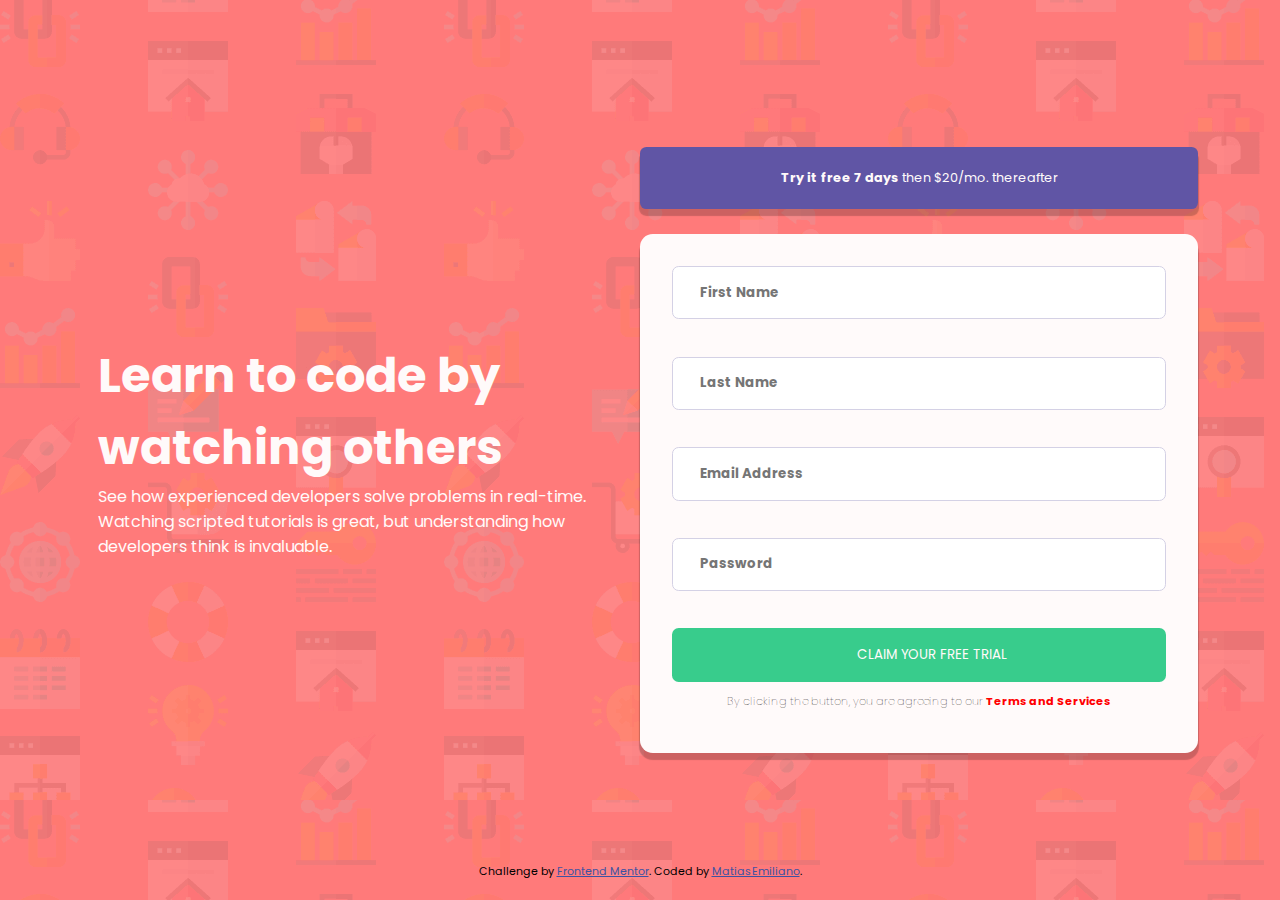
==== index.html @ ba90c3e5 "Add files via upload" ====
<!DOCTYPE html>
<html lang="en">

<head>
  <meta charset="UTF-8">
  <meta name="viewport" content="width=device-width, initial-scale=1.0">
  <link rel="preconnect" href="https://fonts.googleapis.com">
  <link rel="preconnect" href="https://fonts.gstatic.com" crossorigin>
  <link href="https://fonts.googleapis.com/css2?family=Poppins:wght@400;500;600;700&display=swap" rel="stylesheet">
  <link rel="stylesheet" href="css/estilos.css">
  <link rel="icon" type="image/png" sizes="32x32" href="./images/favicon-32x32.png">
  <title>Frontend Mentor | Intro component with sign up form</title>
</head>

<body>
  <main>

    <div id="containerFirst">
      <h1>Learn to code by watching others</h1>
      <p>See how experienced developers solve problems in real-time. Watching scripted tutorials is great, but
        understanding how developers think is invaluable.</p>
    </div>


    <div id="containerSecond">
      <h2><b>Try it free 7 days</b> then $20/mo. thereafter</h2>
      <form action="" onsubmit="return validateForm()">
        <input type="text" placeholder="First Name"><br>
        <h3 class="errval">First name cannot be empty</h3>
        <input type="text" placeholder="Last Name"><br>
        <h3 class="errval">Last name cannot be empty</h3>
        <input type="text" placeholder="Email Address"><br>
        <h3 class="errval">Looks like this is not a mail</h3>
        <input type="text" placeholder="Password"><br>
        <h3 class="errval">Password cannot be empty</h3>
        <input type="submit" value="Claim your free trial"><br>
        <p>By clicking the button, you are agreeing to our <a>Terms and Services</a></p>
      </form>
    </div>

  </main>


  <footer>
    <p class="attribution">
      Challenge by <a href="https://www.frontendmentor.io?ref=challenge" target="_blank">Frontend Mentor</a>.
      Coded by <a href="https://github.com/MatiasEmiliano">MatiasEmiliano</a>.
    </p>
  </footer>

  <script>
    var campos = document.getElementsByTagName("input");
    var errtext = document.getElementsByClassName("errval");


    function validateForm() {
      let j = 0;
      for (let i = 0; i < campos.length - 1; i++) {

        if (campos[i].value == '' || campos[i].value == ' ') {
          j++
          errtext[i].style.visibility = 'Visible'
          campos[i].style.border = '2px solid red'
          campos[i].style.backgroundImage = 'url(../images/icon-error.svg)'
        } else {
          errtext[i].style.visibility = 'Hidden'
          campos[i].style.border = 'Initial'
          campos[i].style.backgroundImage = 'none'
        }

        if (i == 2){
          if (campos[2].value.includes('@') == false) {
            j++
            errtext[2].style.visibility = 'Visible'
            campos[2].style.border = '2px solid red'
            campos[2].style.backgroundImage = 'url(../images/icon-error.svg)'
          }
        }

      }

      if (j == 0) {
        return true
      }
      else {
        return false
      }
    }
  </script>



</body>

</html>
---- css/estilos.css ----
*{
    margin: 0;
    padding: 0;
    box-sizing: border-box;
    font-family: 'Poppins', sans-serif;
}


body{
    width: 100vw;
    height: 100vh;
    display: flex;
    flex-direction: column;
    justify-content: center;
    align-items: center;
    background-image: url('../images/bg-intro-desktop.png');
    background-color: hsl(0, 100%, 74%);
    position: relative;
    min-height: 730px;
}

main{
    display: flex;
    justify-content: center;
    align-items: center;
    max-width: 1116px;
    width: 90%;
    flex-wrap: wrap;
}

div{
    display: flex;
    flex-direction: column;
    justify-content: center;
    align-items: center;
    width: 50%;
    min-width:300px;
}

#containerFirst{
    color:snow;
    padding: 1em;
}

#containerFirst h1{
    font-size: 3em;
    font-weight: 700;
}

#containerFirst p{
    font-weight: 400;
}

#containerSecond h2{
    background-color: hsl(248, 32%, 49%);
    width: 100%;
    border-radius: 0.5em;
    color: snow;
    text-align: center;
    padding: 1.7em 0;
    font-size: 0.8em;
    font-weight: 400;
    box-shadow: teal;
    margin-bottom: 2em;
    box-shadow: 0px 6px 1px 1px rgba(0,0,0,0.2);
}

#containerSecond form{
    width: 100%;
    background-color: snow;
    padding: 2em;
    border-radius: 0.8em;
    box-shadow: 0px 6px 1px 1px rgba(0,0,0,0.2);
}

#containerSecond input{
    width: 100%;
    height: 4em;
    padding-inline-start: 2em;
    border-radius: 0.5em;
    border: 1px solid hsl(249, 28%, 86%);
    color: hsl(249, 13%, 70%);
    font-weight: bold;
    background-repeat: no-repeat;
    background-position-x: 95%;
    background-position-y: center;
}

#containerSecond p{
    width: 100%;
    font-size: 0.7em;
    font-weight: lighter;
    text-align: center;
    padding: 1em 0;
}

#containerSecond form input:last-of-type{
    background-color: hsl(154, 59%, 51%);
    color: snow;
    border: none;
    text-transform: uppercase;
    font-weight: normal;
    cursor: pointer;
}

#containerSecond p a{
    color: red;
    font-weight: bold;
    text-align: center;
    width: 100%;
}

footer{
    position: absolute;
    bottom: 20px; 
}

.errval{
    visibility:hidden;
    font-weight: 400;
    font-style: italic;
    color: red;
    font-size: 0.75em;
    text-align: end;
    margin: 0.8em 0;
}

.attribution {
    font-size: 11px;
    text-align: center;
  }

  .attribution a {
    color: hsl(228, 45%, 44%);
  }


@media screen and (max-width:666px){
   
    body{
        width:100%;
        justify-content: flex-start;
        padding-bottom: 3.5em;
        height: auto;
        min-width: 350px;
        overflow: auto;
    }

    div{
        width:95%;
    }

    #containerFirst{
        padding: 4em 1em;
    }

    #containerFirst h1{
        text-align: center;
        font-size:2em ;
    }

    #containerFirst p{
        text-align: center;
    }

    #containerSecond h2{
        padding: 1.5em 2em;
    }

    footer{
        position:initial;
        margin: 1em;
    }




}
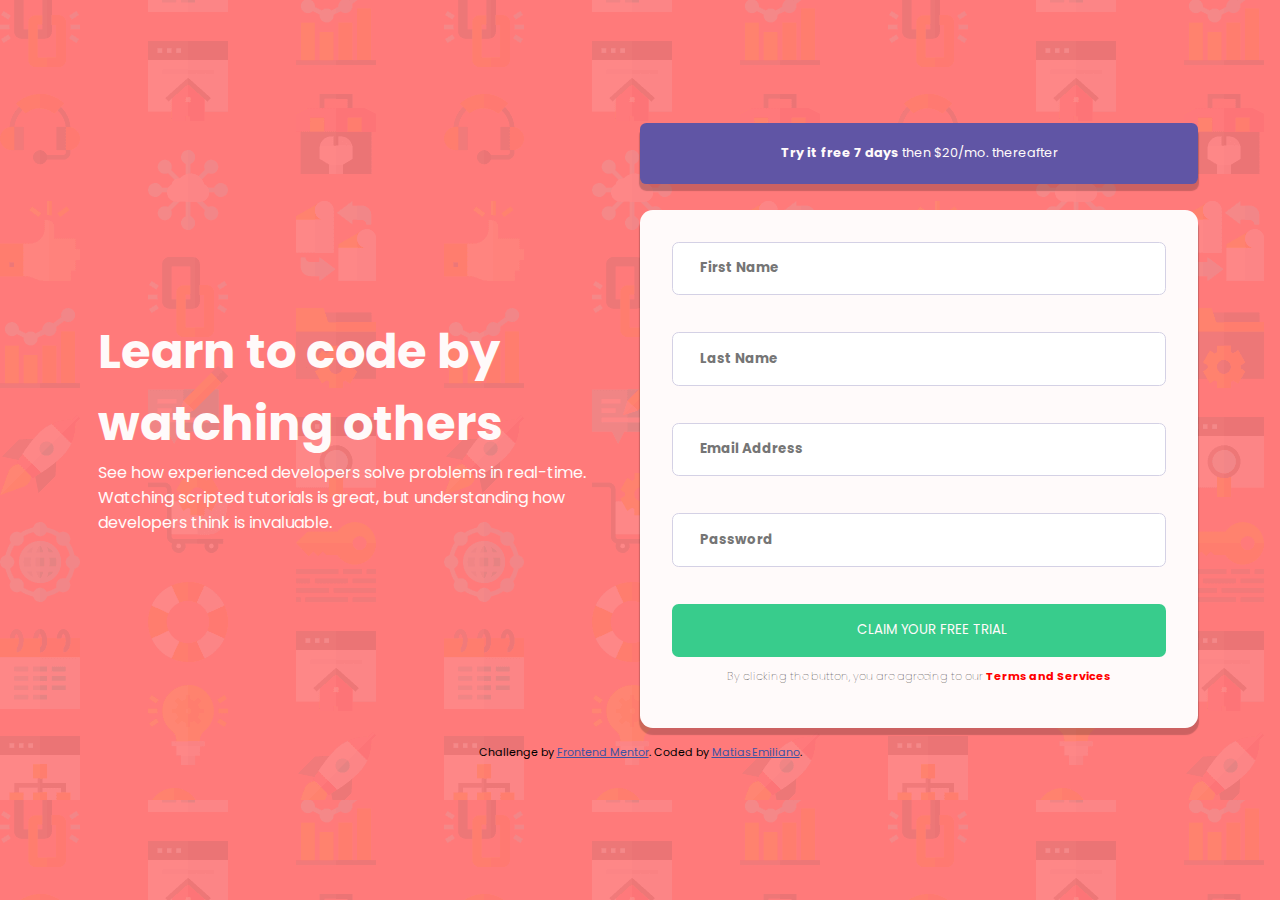
==== commit 8f0782e6: "Add files via upload" ====
--- a/index.html
+++ b/index.html
@@ -15,25 +15,42 @@
 <body>
   <main>
 
-    <div id="containerFirst">
+    <div class="container First">
       <h1>Learn to code by watching others</h1>
       <p>See how experienced developers solve problems in real-time. Watching scripted tutorials is great, but
         understanding how developers think is invaluable.</p>
     </div>
 
 
-    <div id="containerSecond">
+    <div class="container Second" method="get">
       <h2><b>Try it free 7 days</b> then $20/mo. thereafter</h2>
-      <form action="" onsubmit="return validateForm()">
-        <input type="text" placeholder="First Name"><br>
+
+      <form action="procesar.php">
+        <div class="inputContainer">
+          <input type="text" name="name" placeholder="First Name"><img class="iconWrong" src="images/icon-error.svg"
+            alt=""><br>
+        </div>
         <h3 class="errval">First name cannot be empty</h3>
-        <input type="text" placeholder="Last Name"><br>
+
+        <div class="inputContainer">
+          <input type="text" name="surname" placeholder="Last Name"><img class="iconWrong" src="images/icon-error.svg"
+            alt=""><br>
+        </div>
         <h3 class="errval">Last name cannot be empty</h3>
-        <input type="text" placeholder="Email Address"><br>
+
+        <div class="inputContainer">
+          <input type="text" name="email" placeholder="Email Address"><img class="iconWrong" src="images/icon-error.svg"
+            alt=""><br>
+        </div>
         <h3 class="errval">Looks like this is not a mail</h3>
-        <input type="text" placeholder="Password"><br>
+
+        <div class="inputContainer">
+          <input type="text" name="password" placeholder="Password"><img class="iconWrong" src="images/icon-error.svg"
+            alt=""><br>
+        </div>
         <h3 class="errval">Password cannot be empty</h3>
-        <input type="submit" value="Claim your free trial"><br>
+
+        <input class="button" type="submit" value="Claim your free trial"><br>
         <p>By clicking the button, you are agreeing to our <a>Terms and Services</a></p>
       </form>
     </div>
@@ -49,43 +66,115 @@
   </footer>
 
   <script>
-    var campos = document.getElementsByTagName("input");
-    var errtext = document.getElementsByClassName("errval");
 
+    const expresiones = {
+      name: /^[a-zA-ZÀ-ÿ\s]{1,40}$/,      // Letras y espacios, pueden llevar acentos.
+      surname: /^[a-zA-ZÀ-ÿ\s]{1,40}$/,   // Letras y espacios, pueden llevar acentos.
+      password: /^.{4,12}$/,              // 4 a 12 digitos.
+      email: /^[a-zA-Z0-9_.+-]+@[a-zA-Z0-9-]+\.[a-zA-Z0-9-.]+$/,
+    }
 
-    function validateForm() {
-      let j = 0;
-      for (let i = 0; i < campos.length - 1; i++) {
+    const formInputs = document.getElementsByTagName("input")    
+    const errorLabels = document.getElementsByClassName("errval")
+    const iconWrong = document.getElementsByClassName("iconWrong")
+    const campos = []
 
-        if (campos[i].value == '' || campos[i].value == ' ') {
-          j++
-          errtext[i].style.visibility = 'Visible'
-          campos[i].style.border = '2px solid red'
-          campos[i].style.backgroundImage = 'url(../images/icon-error.svg)'
+    /*-- Validacion al tocar el boton --*/
+    
+    document.getElementsByTagName("form")[0].addEventListener("submit", function (e) {
+      
+      if (campos[0] && campos[1] && campos[2] && campos[3]) {
+      } else {
+
+        if (expresiones.name.test(formInputs[0].value)) {
+          msjOk(0)
         } else {
-          errtext[i].style.visibility = 'Hidden'
-          campos[i].style.border = 'Initial'
-          campos[i].style.backgroundImage = 'none'
+          msjWrong(0)
+        }
+        if (expresiones.surname.test(formInputs[1].value)) {
+          msjOk(1)
+        } else {
+          msjWrong(1)
+        }
+        if (expresiones.email.test(formInputs[2].value)) {
+          msjOk(2)
+        } else {
+          msjWrong(2)
+        }
+        if (expresiones.password.test(formInputs[3].value)) {
+          msjOk(3)
+        } else {
+          msjWrong(3)
         }
 
-        if (i == 2){
-          if (campos[2].value.includes('@') == false) {
-            j++
-            errtext[2].style.visibility = 'Visible'
-            campos[2].style.border = '2px solid red'
-            campos[2].style.backgroundImage = 'url(../images/icon-error.svg)'
+        e.preventDefault()
+      }
+    })
+
+/* msOk: carga estilos cuando es validado ok el campo, idem msWrong*/
+
+    function msjOk(num) {
+      formInputs[num].style.border = "3px solid lime"
+      formInputs[num].style.color = "green"
+      errorLabels[num].style.visibility = "hidden"
+      iconWrong[num].style.visibility = "hidden"
+      campos[num] = true
+    }
+
+    function msjWrong(num) {
+      formInputs[num].style.border = "3px solid red"
+      formInputs[num].style.color = "brown"
+      errorLabels[num].style.visibility = "visible"
+      iconWrong[num].style.visibility = "visible"
+      campos[num] = false
+    }
+
+/*Agrega eventos al escribir y cambiar el foco a una input*/
+
+    for (let i = 0; i < formInputs.length - 1; i++) {
+      formInputs[i].addEventListener("blur", validarForm)
+      formInputs[i], addEventListener("keyup", validarForm)
+    }
+
+/*Identifica el evento y ejecuta el msj Ok o msjWrong segun corresponda */
+
+    function validarForm(e) {
+      switch (e.target.name) {
+        case "name":
+          if (expresiones.name.test(e.target.value)) {
+            msjOk(0)
+          } else {
+            msjWrong(0)
           }
-        }
+          break
 
+        case "surname":
+          if (expresiones.surname.test(e.target.value)) {
+            msjOk(1)
+          } else {
+            msjWrong(1)
+          }
+          break
+
+        case "email":
+          if (expresiones.email.test(e.target.value)) {
+            msjOk(2)
+          } else {
+            msjWrong(2)
+          }
+          break
+
+        case "password":
+          if (expresiones.password.test(e.target.value)) {
+            msjOk(3)
+          } else {
+            msjWrong(3)
+          }
+          break
       }
 
-      if (j == 0) {
-        return true
-      }
-      else {
-        return false
-      }
     }
+
   </script>
 
 
--- a/css/estilos.css
+++ b/css/estilos.css
@@ -7,8 +7,7 @@
 
 
 body{
-    width: 100vw;
-    height: 100vh;
+    min-height:100vh;
     display: flex;
     flex-direction: column;
     justify-content: center;
@@ -16,7 +15,6 @@
     background-image: url('../images/bg-intro-desktop.png');
     background-color: hsl(0, 100%, 74%);
     position: relative;
-    min-height: 730px;
 }
 
 main{
@@ -28,7 +26,7 @@
     flex-wrap: wrap;
 }
 
-div{
+.container{
     display: flex;
     flex-direction: column;
     justify-content: center;
@@ -37,21 +35,21 @@
     min-width:300px;
 }
 
-#containerFirst{
+.First{
     color:snow;
     padding: 1em;
 }
 
-#containerFirst h1{
+.First h1{
     font-size: 3em;
     font-weight: 700;
 }
 
-#containerFirst p{
+.First p{
     font-weight: 400;
 }
 
-#containerSecond h2{
+.Second h2{
     background-color: hsl(248, 32%, 49%);
     width: 100%;
     border-radius: 0.5em;
@@ -65,7 +63,7 @@
     box-shadow: 0px 6px 1px 1px rgba(0,0,0,0.2);
 }
 
-#containerSecond form{
+.Second form{
     width: 100%;
     background-color: snow;
     padding: 2em;
@@ -73,7 +71,8 @@
     box-shadow: 0px 6px 1px 1px rgba(0,0,0,0.2);
 }
 
-#containerSecond input{
+
+.Second input{
     width: 100%;
     height: 4em;
     padding-inline-start: 2em;
@@ -81,12 +80,14 @@
     border: 1px solid hsl(249, 28%, 86%);
     color: hsl(249, 13%, 70%);
     font-weight: bold;
-    background-repeat: no-repeat;
-    background-position-x: 95%;
-    background-position-y: center;
+    outline: none;
 }
 
-#containerSecond p{
+.Second input:focus{
+   border: black 2px solid;
+}
+
+.Second p{
     width: 100%;
     font-size: 0.7em;
     font-weight: lighter;
@@ -94,7 +95,18 @@
     padding: 1em 0;
 }
 
-#containerSecond form input:last-of-type{
+.inputContainer{
+    position: relative;
+}
+
+.iconWrong{
+    position: absolute;
+    right:10px;
+    top: 15px;
+    visibility: hidden;
+}
+
+.Second .button {
     background-color: hsl(154, 59%, 51%);
     color: snow;
     border: none;
@@ -103,7 +115,7 @@
     cursor: pointer;
 }
 
-#containerSecond p a{
+.Second p a{
     color: red;
     font-weight: bold;
     text-align: center;
@@ -111,8 +123,7 @@
 }
 
 footer{
-    position: absolute;
-    bottom: 20px; 
+    margin: 1em;
 }
 
 .errval{
@@ -130,7 +141,7 @@
     text-align: center;
   }
 
-  .attribution a {
+.attribution a {
     color: hsl(228, 45%, 44%);
   }
 
@@ -138,39 +149,33 @@
 @media screen and (max-width:666px){
    
     body{
-        width:100%;
         justify-content: flex-start;
         padding-bottom: 3.5em;
-        height: auto;
         min-width: 350px;
-        overflow: auto;
     }
 
-    div{
+    .container{
         width:95%;
     }
 
-    #containerFirst{
+    .First{
         padding: 4em 1em;
     }
 
-    #containerFirst h1{
+    .First h1{
         text-align: center;
         font-size:2em ;
     }
 
-    #containerFirst p{
+    .First p{
         text-align: center;
     }
 
-    #containerSecond h2{
+    .Second h2{
         padding: 1.5em 2em;
     }
 
-    footer{
-        position:initial;
-        margin: 1em;
-    }
+    
 
 
 
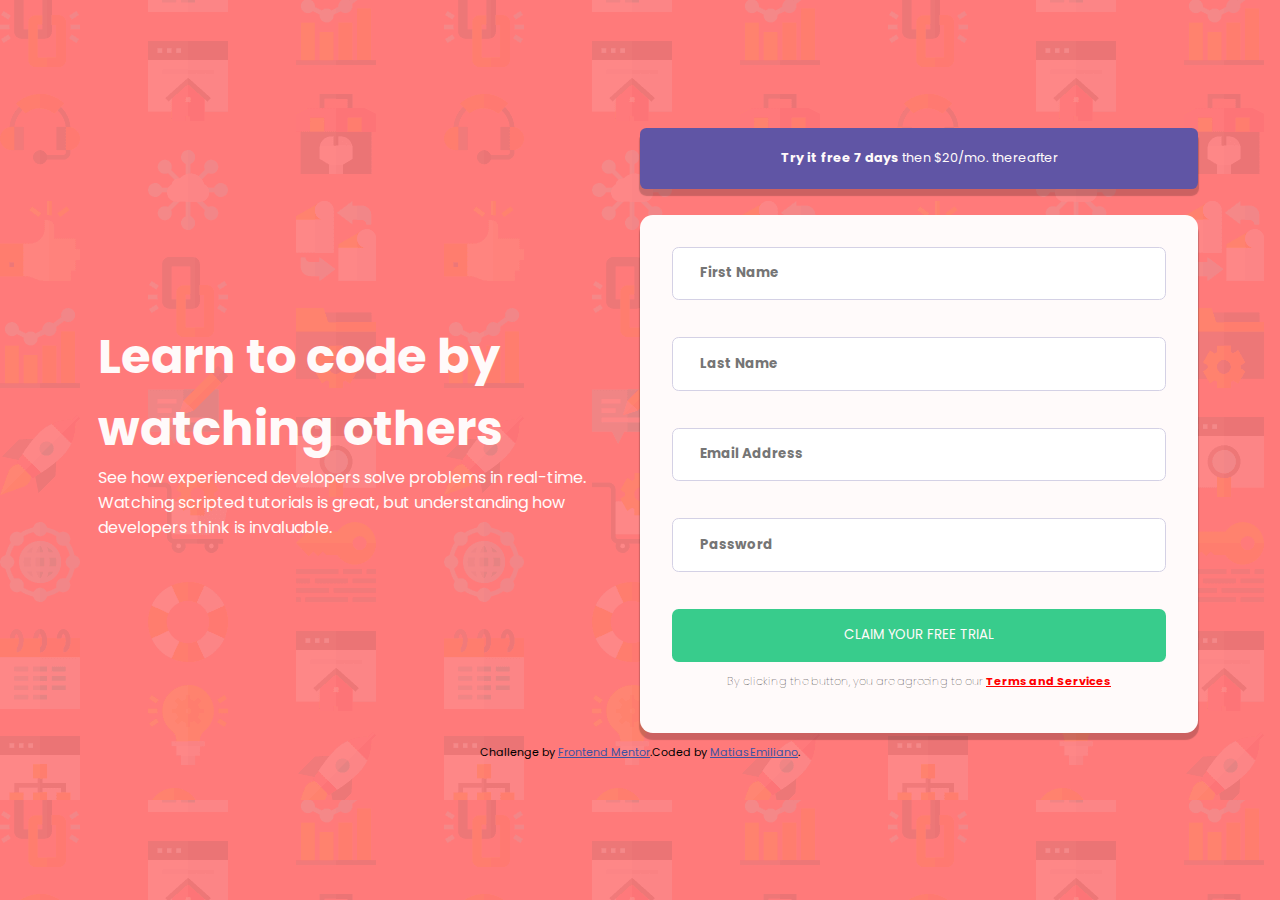
==== commit bf7b19c2: "Add files via upload" ====
--- a/index.html
+++ b/index.html
@@ -7,7 +7,7 @@
   <link rel="preconnect" href="https://fonts.googleapis.com">
   <link rel="preconnect" href="https://fonts.gstatic.com" crossorigin>
   <link href="https://fonts.googleapis.com/css2?family=Poppins:wght@400;500;600;700&display=swap" rel="stylesheet">
-  <link rel="stylesheet" href="css/estilos.css">
+  <link rel="stylesheet" href="css/estilo.css">
   <link rel="icon" type="image/png" sizes="32x32" href="./images/favicon-32x32.png">
   <title>Frontend Mentor | Intro component with sign up form</title>
 </head>
@@ -15,54 +15,52 @@
 <body>
   <main>
 
-    <div class="container First">
-      <h1>Learn to code by watching others</h1>
-      <p>See how experienced developers solve problems in real-time. Watching scripted tutorials is great, but
+    <div class="left__container">
+      <h1 class="left__title">Learn to code by watching others</h1>
+      <p class="left__parr">See how experienced developers solve problems in real-time. Watching scripted tutorials is great, but
         understanding how developers think is invaluable.</p>
     </div>
 
 
-    <div class="container Second" method="get">
-      <h2><b>Try it free 7 days</b> then $20/mo. thereafter</h2>
+    <div class="right__container">
+      <h2 class="right__title"><b>Try it free 7 days</b> then $20/mo. thereafter</h2>
 
-      <form action="procesar.php">
-        <div class="inputContainer">
-          <input type="text" name="name" placeholder="First Name"><img class="iconWrong" src="images/icon-error.svg"
+      <form class="form" action="procesar.php">
+        
+        <div class="form__input-ctn">
+          <input class="form__input" type="text" name="name" placeholder="First Name" autocomplete="off"><img class="form__iconWrong" src="images/icon-error.svg" alt=""><br>
+        </div>
+        <h3 class="form__errval">First name cannot be empty or have numbers</h3>
+
+        <div class="form__input-ctn">
+          <input class="form__input" type="text" name="surname" placeholder="Last Name" autocomplete="off"><img class="form__iconWrong" src="images/icon-error.svg"
             alt=""><br>
         </div>
-        <h3 class="errval">First name cannot be empty</h3>
+        <h3 class="form__errval">Last name cannot be empty or have numbers </h3>
 
-        <div class="inputContainer">
-          <input type="text" name="surname" placeholder="Last Name"><img class="iconWrong" src="images/icon-error.svg"
+        <div class="form__input-ctn">
+          <input class="form__input" type="text" name="email" placeholder="Email Address" autocomplete="off"><img class="form__iconWrong" src="images/icon-error.svg"
             alt=""><br>
         </div>
-        <h3 class="errval">Last name cannot be empty</h3>
+        <h3 class="form__errval">Looks like this is not a mail</h3>
 
-        <div class="inputContainer">
-          <input type="text" name="email" placeholder="Email Address"><img class="iconWrong" src="images/icon-error.svg"
+        <div class="form__input-ctn">
+          <input class="form__input" type="text" name="password" placeholder="Password" autocomplete="off"><img class="form__iconWrong" src="images/icon-error.svg"
             alt=""><br>
         </div>
-        <h3 class="errval">Looks like this is not a mail</h3>
+        <h3 class="form__errval">Password cannot be empty</h3>
 
-        <div class="inputContainer">
-          <input type="text" name="password" placeholder="Password"><img class="iconWrong" src="images/icon-error.svg"
-            alt=""><br>
-        </div>
-        <h3 class="errval">Password cannot be empty</h3>
-
-        <input class="button" type="submit" value="Claim your free trial"><br>
-        <p>By clicking the button, you are agreeing to our <a>Terms and Services</a></p>
+        <input class="form__button" type="submit" value="Claim your free trial"><br>
+        <p class="form__agree-label">By clicking the button, you are agreeing to our <a href="" class="form__link-terms">Terms and Services</a></p>
       </form>
     </div>
 
   </main>
 
 
-  <footer>
-    <p class="attribution">
-      Challenge by <a href="https://www.frontendmentor.io?ref=challenge" target="_blank">Frontend Mentor</a>.
-      Coded by <a href="https://github.com/MatiasEmiliano">MatiasEmiliano</a>.
-    </p>
+  <footer class="attribution">
+    Challenge by <a class="attribution__link" href="https://www.frontendmentor.io?ref=challenge" target="_blank">Frontend Mentor</a>.Coded by <a class="attribution__link"
+      href="https://github.com/MatiasEmiliano">MatiasEmiliano</a>.
   </footer>
 
   <script>
@@ -73,10 +71,9 @@
       password: /^.{4,12}$/,              // 4 a 12 digitos.
       email: /^[a-zA-Z0-9_.+-]+@[a-zA-Z0-9-]+\.[a-zA-Z0-9-.]+$/,
     }
-
     const formInputs = document.getElementsByTagName("input")    
-    const errorLabels = document.getElementsByClassName("errval")
-    const iconWrong = document.getElementsByClassName("iconWrong")
+    const errorLabels = document.getElementsByClassName("form__errval")
+    const iconWrong = document.getElementsByClassName("form__iconWrong")
     const campos = []
 
     /*-- Validacion al tocar el boton --*/
--- a/css/estilo.css
+++ b/css/estilo.css
@@ -0,0 +1,217 @@
+* {
+  margin: 0;
+  padding: 0;
+  -webkit-box-sizing: border-box;
+          box-sizing: border-box;
+  font-family: 'Poppins', sans-serif;
+}
+
+body {
+  min-height: 100vh;
+  display: -webkit-box;
+  display: -ms-flexbox;
+  display: flex;
+  -webkit-box-orient: vertical;
+  -webkit-box-direction: normal;
+      -ms-flex-direction: column;
+          flex-direction: column;
+  -webkit-box-pack: center;
+      -ms-flex-pack: center;
+          justify-content: center;
+  -webkit-box-align: center;
+      -ms-flex-align: center;
+          align-items: center;
+  background-image: url("../images/bg-intro-desktop.png");
+  background-color: #ff7a7a;
+  position: relative;
+}
+
+main {
+  display: -webkit-box;
+  display: -ms-flexbox;
+  display: flex;
+  -webkit-box-pack: center;
+      -ms-flex-pack: center;
+          justify-content: center;
+  -webkit-box-align: center;
+      -ms-flex-align: center;
+          align-items: center;
+  max-width: 1116px;
+  width: 90%;
+  -ms-flex-wrap: wrap;
+      flex-wrap: wrap;
+}
+
+.left__container {
+  display: -webkit-box;
+  display: -ms-flexbox;
+  display: flex;
+  -webkit-box-orient: vertical;
+  -webkit-box-direction: normal;
+      -ms-flex-direction: column;
+          flex-direction: column;
+  -webkit-box-pack: center;
+      -ms-flex-pack: center;
+          justify-content: center;
+  -webkit-box-align: center;
+      -ms-flex-align: center;
+          align-items: center;
+  width: 50%;
+  min-width: 300px;
+  color: snow;
+  padding: 1em;
+}
+
+.left__title {
+  font-size: 3em;
+  font-weight: 700;
+}
+
+.left__parr {
+  font-weight: 400;
+}
+
+.right__container {
+  display: -webkit-box;
+  display: -ms-flexbox;
+  display: flex;
+  -webkit-box-orient: vertical;
+  -webkit-box-direction: normal;
+      -ms-flex-direction: column;
+          flex-direction: column;
+  -webkit-box-pack: center;
+      -ms-flex-pack: center;
+          justify-content: center;
+  -webkit-box-align: center;
+      -ms-flex-align: center;
+          align-items: center;
+  width: 50%;
+  min-width: 300px;
+}
+
+.right__title {
+  background-color: #6055a5;
+  width: 100%;
+  border-radius: 0.5em;
+  color: snow;
+  text-align: center;
+  padding: 1.7em 0;
+  font-size: 0.8em;
+  font-weight: 400;
+  -webkit-box-shadow: teal;
+          box-shadow: teal;
+  margin-bottom: 2em;
+  -webkit-box-shadow: 0px 6px 1px 1px rgba(0, 0, 0, 0.2);
+          box-shadow: 0px 6px 1px 1px rgba(0, 0, 0, 0.2);
+}
+
+.form {
+  width: 100%;
+  background-color: snow;
+  padding: 2em;
+  border-radius: 0.8em;
+  -webkit-box-shadow: 0px 6px 1px 1px rgba(0, 0, 0, 0.2);
+          box-shadow: 0px 6px 1px 1px rgba(0, 0, 0, 0.2);
+}
+
+.form__input {
+  width: 100%;
+  height: 4em;
+  -webkit-padding-start: 2em;
+          padding-inline-start: 2em;
+  border-radius: 0.5em;
+  border: 1px solid #d4d1e5;
+  color: #aca9bc;
+  font-weight: bold;
+  outline: none;
+}
+
+.form__input:focus {
+  border: black 2px solid;
+}
+
+.form__agree-label {
+  width: 100%;
+  font-size: 0.7em;
+  font-weight: lighter;
+  text-align: center;
+  padding: 1em 0;
+}
+
+.form__iconWrong {
+  position: absolute;
+  right: 10px;
+  top: 15px;
+  visibility: hidden;
+}
+
+.form__button {
+  width: 100%;
+  height: 4em;
+  border-radius: 0.5em;
+  outline: none;
+  background-color: #38cc8c;
+  color: snow;
+  border: none;
+  text-transform: uppercase;
+  font-weight: normal;
+  cursor: pointer;
+}
+
+.form__input-ctn {
+  position: relative;
+}
+
+.form__link-terms {
+  color: red;
+  font-weight: bold;
+  text-align: center;
+  width: 100%;
+}
+
+.form__errval {
+  visibility: hidden;
+  font-weight: 400;
+  font-style: italic;
+  color: red;
+  font-size: 0.75em;
+  text-align: end;
+  margin: 0.8em 0;
+}
+
+.attribution {
+  margin: 1em;
+  font-size: 11px;
+  text-align: center;
+}
+
+.attribution__link {
+  color: #3e52a3;
+}
+
+@media screen and (max-width: 666px) {
+  body {
+    -webkit-box-pack: start;
+        -ms-flex-pack: start;
+            justify-content: flex-start;
+    padding-bottom: 3.5em;
+    min-width: 350px;
+  }
+  .right__container, .left__container {
+    width: 95%;
+  }
+  .left__container {
+    padding: 4em 1em;
+  }
+  .left__title {
+    text-align: center;
+    font-size: 2em;
+  }
+  .left__parr {
+    text-align: center;
+  }
+  .right__ title {
+    padding: 1.5em 2em;
+  }
+}
+/*# sourceMappingURL=estilo.css.map */